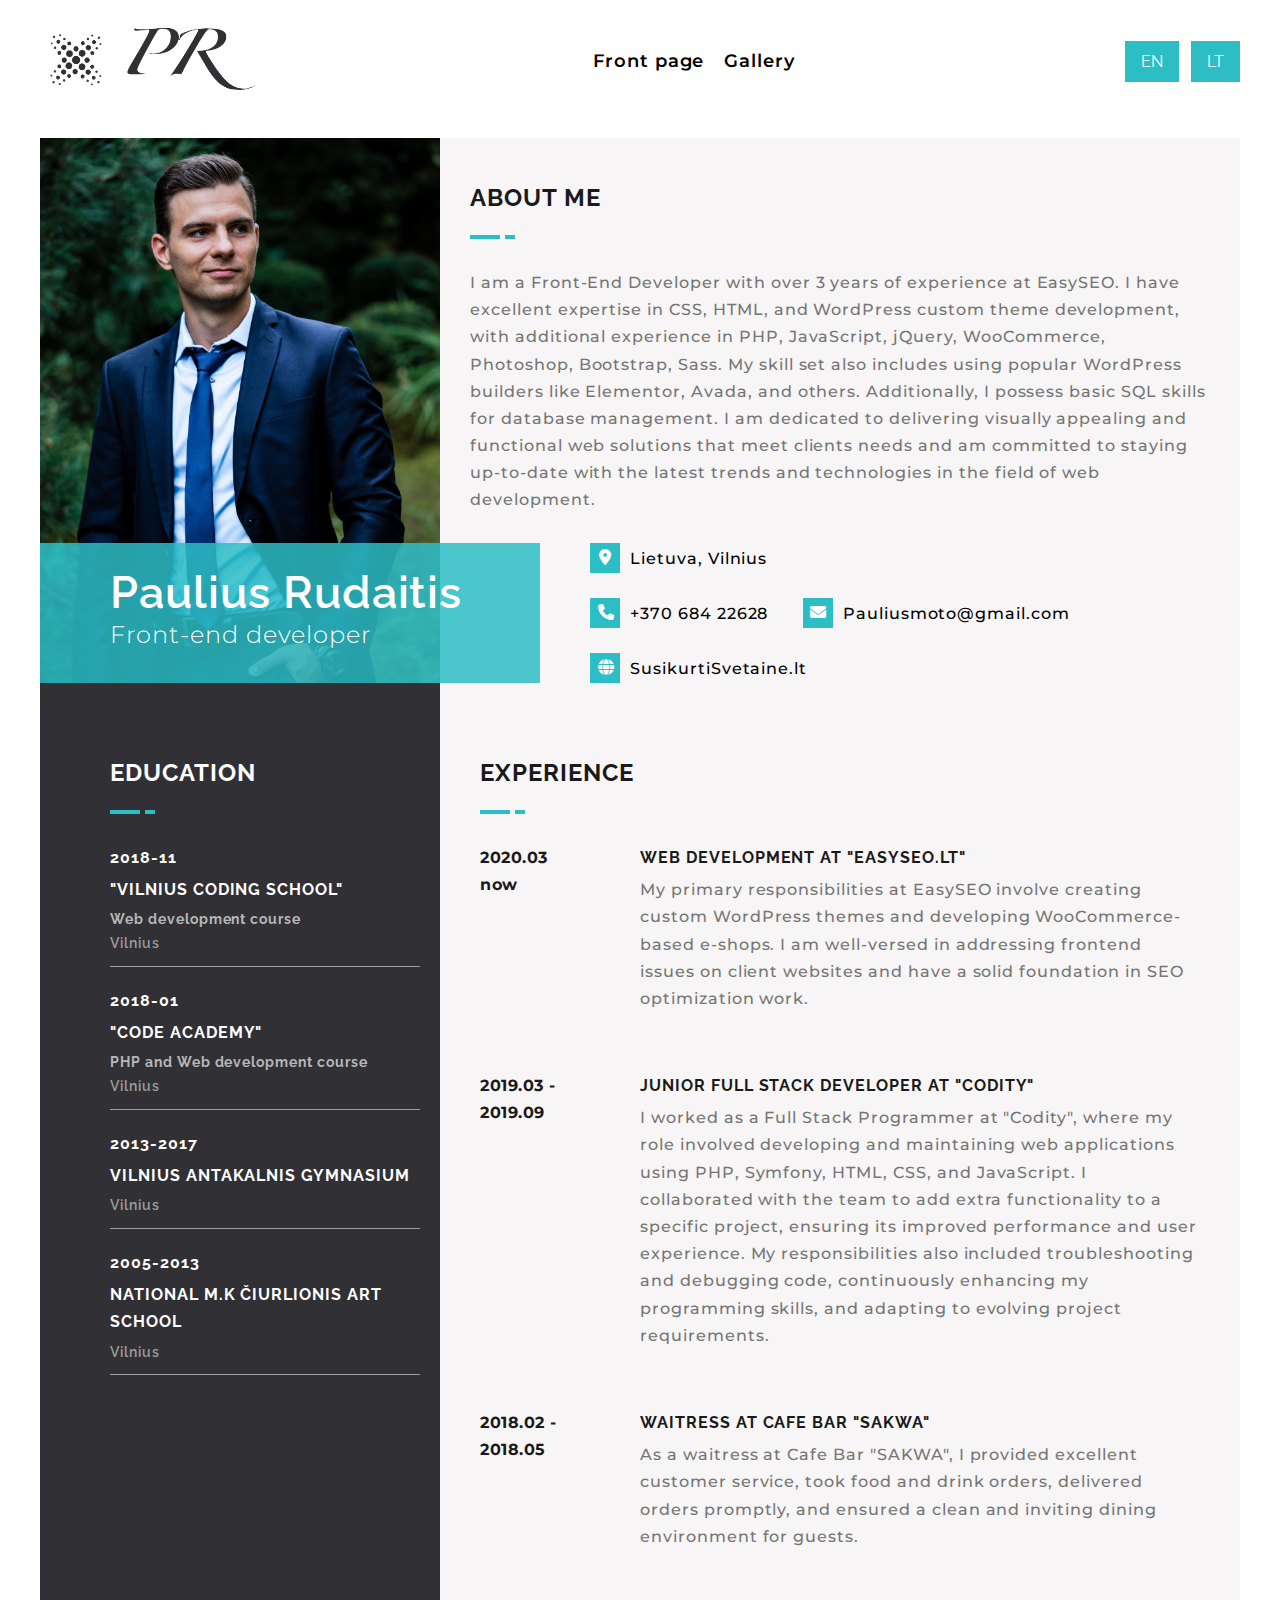
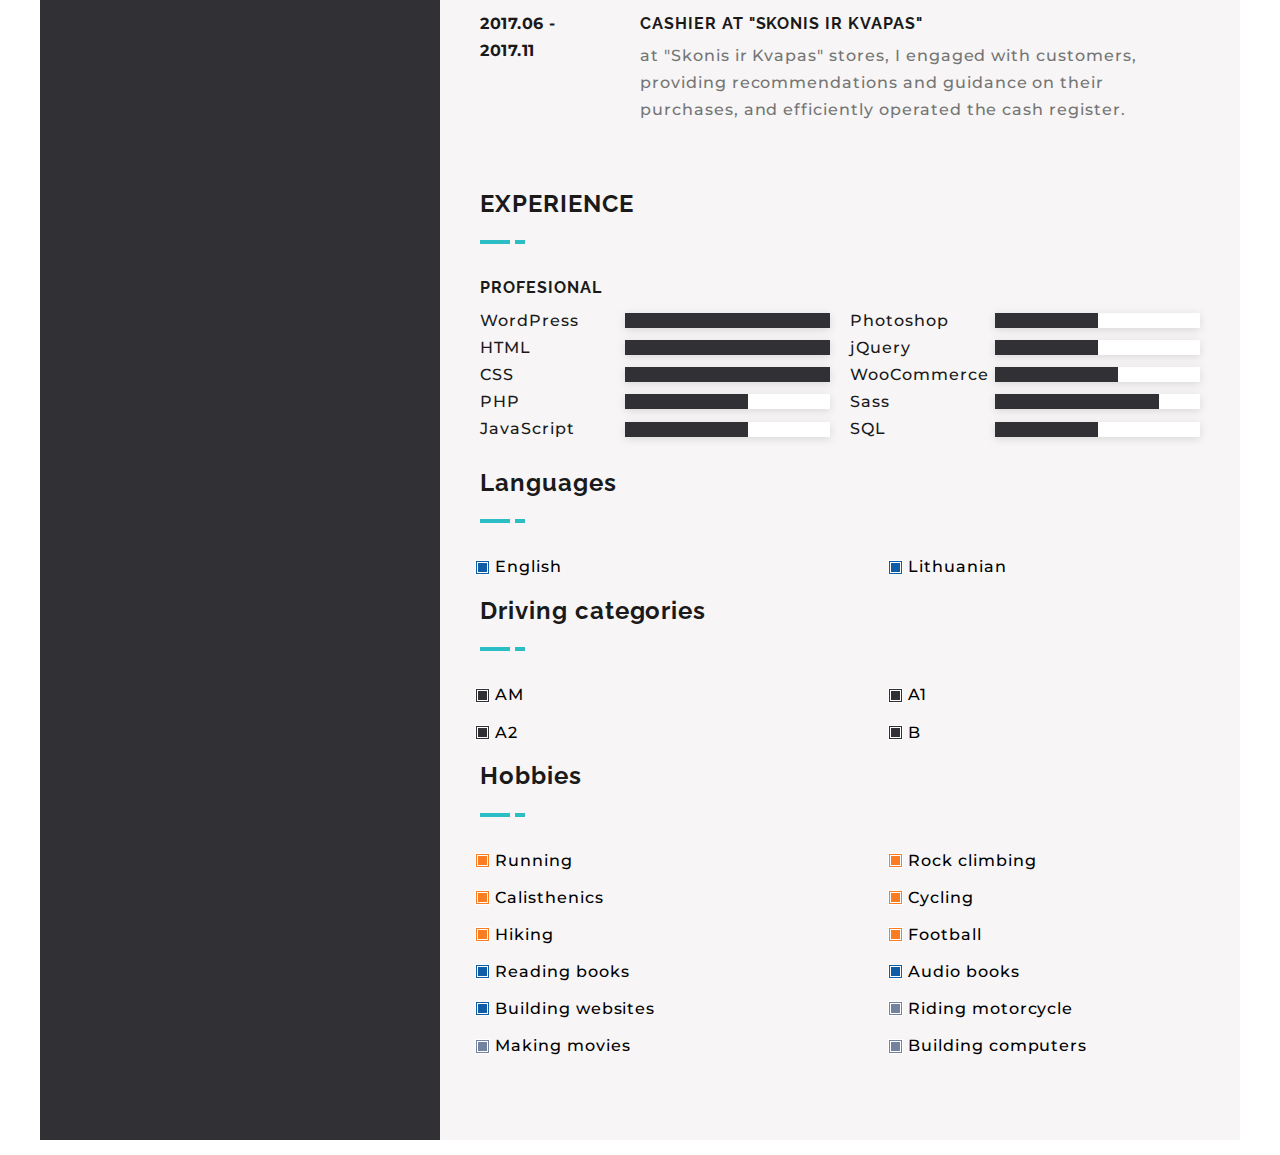
==== index.html @ 7a673e03 "Fix 0.2" ====
<!DOCTYPE html>
<html lang="en">
  <head>
    <meta charset="utf-8" />
    <meta http-equiv="x-ua-compatible" content="ie=edge" />
    <meta name="viewport" content="width=device-width, initial-scale=1" />
    <title>CV</title>
    <link rel="preconnect" href="https://fonts.googleapis.com">
    <link rel="preconnect" href="https://fonts.gstatic.com" crossorigin>
    <link href="https://fonts.googleapis.com/css2?family=Montserrat:wght@100;200;300;400;500;600;700&family=Raleway:ital,wght@0,100;0,200;0,300;0,400;0,500;0,600;0,700;0,800;0,900;1,100;1,200;1,300;1,400;1,500;1,600;1,700;1,800;1,900&display=swap" rel="stylesheet">
	<link rel="icon" type="image/png" sizes="32x32" href="assets/img/favicon.png">
    <link rel="stylesheet" href="assets/css/all.min.css">
    <link rel="stylesheet" href="assets/css/main.css">
  </head>
  <header>
    <div class="header_main_container">
      <div class="main_container">
        <div class="header_container_inner">
          <a href="index.html" class="header_logo_link">
            <img src="assets/img/logo.png" alt="Logo" class="header_logo">
          </a>
          <div class="header_navigation_container">
            <a href="index.html" class="header_navigation_link">Front page</a>
            <a href="gallery.html" class="header_navigation_link">Gallery</a>
          </div>
          <div class="header_icon_link_container">
            <div class="header_language_container">
                <button id="translate-to-en">EN</button>
                <button id="translate-to-lt">LT</button>
            </div>
            <!-- HAMBURGER MENU -->
            <div class="hamburger_container">
              <div class="hamburger-logo-container">
                <div class="phone-menu">
                  <nav>
                    <a href="#0" class="js-menu-open menu-open">
                      <span class="material-icons"><i class="fas fa-bars"></i></span>
                    </a>
                  </nav>
                  <div class="js-side-nav-container side-nav-container">
                    <div class="js-side-nav side-nav">
                      <a href="#0" class="js-menu-close menu-close">
                        <span class="material-icons"><i class="far fa-window-close"></i></span>
                      </a>
                      <div class="header_navigation_container_mobile">
                        <a href="index.html" class="header_navigation_link">Front page</a>
                        <a href="gallery.html" class="header_navigation_link">Gallery</a>
                      </div>
                    </div>
                  </div> 
                </div>
              </div>
            </div>
          </div>
        </div>
      </div>
    </div>
  </header>
<body>
<div class="main_container">
    <div class="cv_container_outer">
        <div class="cv_container_inner">
            <!-- FRONT BLOCK -->
            <div class="cv_image_description_container">
                <div class="cv_image_container cv_left_block">
                    <img src="assets/img/Paulius.jpg" alt="profile picture" class="cv_image">
                    <div class="cv_image_text_box">
                        <h1 class="cv_image_name">Paulius Rudaitis</h1>
                        <p data-translate="position" class="cv_image_current_position">Front-end developer</p>
                    </div>
                </div>
                <div class="cv_description_container cv_right_block">
                    <h4 data-translate="main_heading" class="cv_description_heading">ABOUT ME</h4>
                    <p data-translate="main_description" class="cv_description_paragraph"></p>
                    <div class="cv_description_info_container">
                        <div class="cv_info_icon_link_box">
                            <div class="cv_info_icon">
                                <i class="fa-solid fa-location-dot"></i>
                            </div>
                            <a href="#" class="cv_info_link">Lietuva, Vilnius</a>
                        </div>
                        <div class="cv_info_icon_link_box_in_line">
                            <div class="cv_info_icon_link_box">
                                <div class="cv_info_icon">
                                    <i class="fa-solid fa-phone"></i>
                                </div>
                                <a href="#" class="cv_info_link">+370 684 22628</a>
                            </div>
                            <div class="cv_info_icon_link_box">
                                <div class="cv_info_icon">
                                    <i class="fa-solid fa-envelope"></i>
                                </div>
                                <a href="#" class="cv_info_link">Pauliusmoto@gmail.com</a>
                            </div>
                        </div>
                        <div class="cv_info_icon_link_box">
                            <div class="cv_info_icon">
                                <i class="fa-solid fa-globe"></i>
                            </div>
                            <a href="#" class="cv_info_link">SusikurtiSvetaine.lt</a>
                        </div>
                    </div>
                </div>
            </div>
            <!-- BOTTOM BLOCK -->
            <div class="cv_main_information_container">
                <!-- DARK CONTAINER -->
                <div class="cv_main_information_dark_container cv_left_block sticky_sydebar">
                    <div class="cv_main_information_dark_container_box">
                        <h4 data-translate="education_heading" class="cv_description_heading">EDUCATION</h4>
                        <div class="cv_dark_container_box">
                            <h5 data-translate="education_date_1" class="cv_dark_container_heading_year"></h5>
                            <h5 data-translate="education_heading_1" class="cv_dark_container_heading">Vilnius Coding School</h5>
                            <h6 data-translate="education_description_1" class="cv_dark_container_heading_style_a"></h6>
                            <h6 data-translate="education_city_1"class="cv_dark_container_heading_style_b">Vilnius</h6>
                        </div>
                    </div>
                    <div class="cv_main_information_dark_container_box">
                        <div class="cv_dark_container_box">
                            <h5 data-translate="education_date_2" class="cv_dark_container_heading_year"></h5>
                            <h5 data-translate="education_heading_2" class="cv_dark_container_heading"></h5>
                            <h6 data-translate="education_description_2" class="cv_dark_container_heading_style_a"></h6>
                            <h6 data-translate="education_city_2"class="cv_dark_container_heading_style_b">Vilnius</h6>
                        </div>
                    </div>
                    <div class="cv_main_information_dark_container_box">
                        <div class="cv_dark_container_box">
                            <h5 data-translate="education_date_3" class="cv_dark_container_heading_year"></h5>
                            <h5 data-translate="education_heading_3" class="cv_dark_container_heading"></h5>
                            <h6 data-translate="education_description_3" class="cv_dark_container_heading_style_a"></h6>
                            <h6 data-translate="education_city_3"class="cv_dark_container_heading_style_b">Vilnius</h6>
                        </div>
                    </div>
                    <div class="cv_main_information_dark_container_box">
                        <div class="cv_dark_container_box">
                            <h5 data-translate="education_date_4" class="cv_dark_container_heading_year"></h5>
                            <h5 data-translate="education_heading_4" class="cv_dark_container_heading"></h5>
                            <h6 data-translate="education_description_4" class="cv_dark_container_heading_style_a"></h6>
                            <h6 data-translate="education_city_4"class="cv_dark_container_heading_style_b">Vilnius</h6>
                        </div>
                    </div>
                    
                    <!-- <div class="cv_main_information_dark_container_box">
                        <h4 class="cv_description_heading">FOLLOW ME</h4>
                        <div class="cv_dark_container_social_box">
                            <a href="#" target="_blank" rel="nofollow" class="cv_dark_social">
                                <i class="fa-brands fa-linkedin"></i>
                            </a>
                            <a href="#" target="_blank" rel="nofollow" class="cv_dark_social">
                                <i class="fa-brands fa-square-facebook"></i>
                            </a>
                            <a href="#" target="_blank" rel="nofollow" class="cv_dark_social">
                                <i class="fa-brands fa-square-instagram"></i>
                            </a>
                        </div>
                    </div> -->
                </div>
                <!-- WHITE CONTAINER -->
                <div class="cv_main_information_white_container cv_right_block">
                    <div class="cv_main_information_white_container_box">
                        <h4 data-translate="experience_heading" class="cv_description_heading">EXPERIENCE</h4>
                        <div class="cv_white_container_box">
                            <div class="cv_white_container_date_box">
                                <p data-translate="job_description_date_1" class="cv_white_container_date">2020 03</p>
                            </div>
                            <div class="cv_white_container_information_box">
                                <h5 data-translate="job_description_heading_1" class="cv_white_container_heading">Web development at EASYSEO.LT</h5>
                                <p  data-translate="job_description_1" class="cv_white_container_paragraph">My primary responsibilities at EasySEO involve creating custom WordPress themes and developing WooCommerce-based e-shops. I am well-versed in addressing frontend issues on client websites and have a solid foundation in SEO optimization work.</p>
                            </div>
                        </div>
                        <div class="cv_white_container_box">
                            <div class="cv_white_container_date_box">
                                <p data-translate="job_description_date_2" class="cv_white_container_date">2019.03 - 2019.09</p>
                            </div>
                            <div class="cv_white_container_information_box">
                                <h5 data-translate="job_description_heading_2" class="cv_white_container_heading">Junior full stack developer</h5>
                                <p data-translate="job_description_2" class="cv_white_container_paragraph">Lorem ipsum, dolor sit amet consectetur adipisicing elit. Ratione, modi reiciendis suscipit dolores ipsum maxime soluta aliquam at quisquam. Velit libero nesciunt repellat delectus architecto aspernatur tempora accusantium, illum quam.</p>
                            </div>
                        </div>
                        <div class="cv_white_container_box">
                            <div class="cv_white_container_date_box">
                                <p data-translate="job_description_date_3" class="cv_white_container_date">2018.02 - 2018.05</p>
                            </div>
                            <div class="cv_white_container_information_box">
                                <h5 data-translate="job_description_heading_3" class="cv_white_container_heading">Waitress at Cafe Bar 'SAKWA'</h5>
                                <p data-translate="job_description_3" class="cv_white_container_paragraph">As a waitress at Cafe Bar 'SAKWA', I provided excellent customer service, took food and drink orders, delivered orders promptly, and ensured a clean and inviting dining environment for guests.</p>
                            </div>
                        </div>
                        <div class="cv_white_container_box">
                            <div class="cv_white_container_date_box">
                                <p data-translate="job_description_date_4" class="cv_white_container_date">2017.06 - 2017.11</p>
                            </div>
                            <div class="cv_white_container_information_box">
                                <h5 data-translate="job_description_heading_4" class="cv_white_container_heading">Junior full stack developer</h5>
                                <p data-translate="job_description_4" class="cv_white_container_paragraph">At Skonis ir Kvapas stores,  I engaged with customers, providing recommendations and guidance on their purchases, and efficiently operated the cash register.</p>
                            </div>
                        </div>
                    </div>
                    <!-- CHART CONTAINER -->
                    <div class="cv_chart_container_main">
                        <div class="cv_chart_container">
                            <h4 data-translate="experience_heading" class="cv_description_heading">EXPERIENCE</h4>
                            <div class="cv_chart_box">
                                <h5 data-translate="heading_profesional" class="cv_white_container_heading">Profesional</h5>
                                <div class="cv_chart_line_container">
                                    <p class="cv_chart_line_text">WordPress</p>
                                    <div class="cv_chart_line_box">
                                        <div class="cv_chart_line">
                                            <span class="cv_chart_line_filler line_filler_100"></span>
                                        </div>
                                    </div>
                                </div>
                                <div class="cv_chart_line_container">
                                    <p class="cv_chart_line_text">HTML</p>
                                    <div class="cv_chart_line_box">
                                        <div class="cv_chart_line">
                                            <span class="cv_chart_line_filler line_filler_100"></span>
                                        </div>
                                    </div>
                                </div>
                                <div class="cv_chart_line_container">
                                    <p class="cv_chart_line_text">CSS</p>
                                    <div class="cv_chart_line_box">
                                        <div class="cv_chart_line">
                                            <span class="cv_chart_line_filler line_filler_100"></span>
                                        </div>
                                    </div>
                                </div>
                                <div class="cv_chart_line_container">
                                    <p class="cv_chart_line_text">PHP</p>
                                    <div class="cv_chart_line_box">
                                        <div class="cv_chart_line">
                                            <span class="cv_chart_line_filler line_filler_60"></span>
                                        </div>
                                    </div>
                                </div>
                                <div class="cv_chart_line_container">
                                    <p class="cv_chart_line_text">JavaScript</p>
                                    <div class="cv_chart_line_box">
                                        <div class="cv_chart_line">
                                            <span class="cv_chart_line_filler line_filler_60"></span>
                                        </div>
                                    </div>
                                </div>
                            </div>
                        </div>
                        <!-- SECOND BLOCK -->
                        <div class="cv_chart_container">
                            <div class="cv_chart_box">
                                <div class="cv_chart_line_container">
                                    <p class="cv_chart_line_text">Photoshop</p>
                                    <div class="cv_chart_line_box">
                                        <div class="cv_chart_line">
                                            <span class="cv_chart_line_filler line_filler_50"></span>
                                        </div>
                                    </div>
                                </div>
                                <div class="cv_chart_line_container">
                                    <p class="cv_chart_line_text">jQuery</p>
                                    <div class="cv_chart_line_box">
                                        <div class="cv_chart_line">
                                            <span class="cv_chart_line_filler line_filler_50"></span>
                                        </div>
                                    </div>
                                </div>
                                <div class="cv_chart_line_container">
                                    <p class="cv_chart_line_text">WooCommerce</p>
                                    <div class="cv_chart_line_box">
                                        <div class="cv_chart_line">
                                            <span class="cv_chart_line_filler line_filler_60"></span>
                                        </div>
                                    </div>
                                </div>
                                <div class="cv_chart_line_container">
                                    <p class="cv_chart_line_text">Sass</p>
                                    <div class="cv_chart_line_box">
                                        <div class="cv_chart_line">
                                            <span class="cv_chart_line_filler line_filler_80"></span>
                                        </div>
                                    </div>
                                </div>
                                <div class="cv_chart_line_container">
                                    <p class="cv_chart_line_text">SQL</p>
                                    <div class="cv_chart_line_box">
                                        <div class="cv_chart_line">
                                            <span class="cv_chart_line_filler line_filler_50"></span>
                                        </div>
                                    </div>
                                </div>
                            </div>
                        </div>
                    </div>
                    <!-- CHART CONTAINER END -->
                    <!-- LANGUAGES -->
                    <div class="cv_hobbies_container">
                        <h4 data-translate="heading_languages" class="cv_description_heading">Languages</h4>
                        <div class="cv_hobbies_container_inner">
                            <ul class="cv_hobbies_list">
                                <li data-translate="EN_language" class="cv_hobbies_list_item growth_item">English</li>
                                <li data-translate="LT_language" class="cv_hobbies_list_item growth_item">Lithuanian</li>
                            </ul>
                        </div>
                    </div>
                    <!-- DRIVING CATEGORIES -->
                    <div class="cv_hobbies_container">
                        <h4 data-translate="heading_driving" class="cv_description_heading">Driving categories</h4>
                        <div class="cv_hobbies_container_inner">
                            <ul class="cv_hobbies_list">
                                <li class="cv_hobbies_list_item">AM</li>
                                <li class="cv_hobbies_list_item">A1</li>
                                <li class="cv_hobbies_list_item">A2</li>
                                <li class="cv_hobbies_list_item">B</li>
                            </ul>
                        </div>
                    </div>
                    <!-- HOBBIES -->
                    <div class="cv_hobbies_container">
                        <h4 data-translate="heading_hobbies" class="cv_description_heading">Hobbies</h4>
                        <div class="cv_hobbies_container_inner">
                            <ul class="cv_hobbies_list">
                                <li data-translate="hobbies_1" class="cv_hobbies_list_item sports_item">Running</li>
                                <li data-translate="hobbies_2" class="cv_hobbies_list_item sports_item">Rock climbing</li>
                                <li data-translate="hobbies_3" class="cv_hobbies_list_item sports_item">Calisthenics</li>
                                <li data-translate="hobbies_4" class="cv_hobbies_list_item sports_item">Cycling</li>
                                <li data-translate="hobbies_5" class="cv_hobbies_list_item sports_item">Hiking</li>
                                <li data-translate="hobbies_6" class="cv_hobbies_list_item sports_item">Football</li>
                                <li data-translate="hobbies_7" class="cv_hobbies_list_item growth_item">Reading books</li>
                                <li data-translate="hobbies_8" class="cv_hobbies_list_item growth_item">Audio books</li>
                                <li data-translate="hobbies_9" class="cv_hobbies_list_item growth_item">Building websites</li>
                                <li data-translate="hobbies_10" class="cv_hobbies_list_item other_item">Riding motorcycle</li>
                                <li data-translate="hobbies_11" class="cv_hobbies_list_item other_item">Making movies</li>
                                <li data-translate="hobbies_12" class="cv_hobbies_list_item other_item">Building computers</li>
                            </ul>
                        </div>
                    </div>
                </div>
            </div>
        </div>
    </div>
</div>
  </body>
</html>
<script src="https://code.jquery.com/jquery-3.5.1.min.js"></script>
<script src="assets/js/scripts.js"></script>
---- assets/css/main.css ----
/* Prefixed */
*,
*::after,
*::before {
  margin: 0;
  padding: 0;
  -webkit-box-sizing: border-box;
          box-sizing: border-box;
}
/* ROOT */
:root {
  --primary-color: #313035;
  --secondary-color: #2dbdc5;
  --paper-color: #f7f5f6;
  --black-color: rgb( 26, 26, 26 );
  --white-color: #fff;
  --grey-color: #fff1f5;
  --paragraph-color: #757575;
  --paragraph-color-2:  #b7b7b7;
  --paragraph-color-3:  #9d9d9d;
}
body{
  font-family: 'Montserrat', sans-serif;
  font-weight: 500;
  letter-spacing: 0.06rem;
  line-height: 1.7;
}
h1, h2, h3, h4, h5, h6{
  font-family: 'Raleway', sans-serif;
  font-weight: 600;
  font-style: normal;
  color: var(--black-color);
}
h1{
  font-size: 64px;
}
h2{
  font-size: 40px;
}
h3{
  font-size: 32px;
}
h4{
  font-size: 24px;
}
h5{
  font-size: 20px;
}
h6{
  font-size: 18px;
}
ul{
  margin-left: 15px;
}
ol{
  margin-left: 18px;
}
textarea:focus, input:focus{
  outline: none;
}
p{
  color: var(--paragraph-color);
}
a{
  text-decoration: none;
  color: #000;
}
.alignnone{
  width: 100%;
  height: auto;
}
.aligncenter{
  display: block;
  margin-left: auto;
  margin-right: auto;
  padding: 15px 0px;
}
.alignleft{
  float: left;
  padding: 7px;
}
.alignright{
  float: right;
  padding: 7px;
}
.main_container,
.main_container_big{
  padding: 15px 0;
  margin-left: auto;
  margin-right: auto;
  width: 100%;
}
/* Chrome, Safari, Edge, Opera */
input::-webkit-outer-spin-button,
input::-webkit-inner-spin-button {
  -webkit-appearance: none;
  margin: 0;
}

/* Firefox */
input[type=number] {
  -moz-appearance: textfield;
}
/* ROOT END */
/* HEADER */
.header_main_container{
  background-color: #ffffff;
}
@-webkit-keyframes slide-bottom {
  0% {
    -webkit-transform: translateY(-100px);
            transform: translateY(-100px);
  }
  100% {
    -webkit-transform: translateY(0px);
            transform: translateY(0px);
  }
}
@keyframes slide-bottom {
  0% {
    -webkit-transform: translateY(-100px);
            transform: translateY(-100px);
  }
  100% {
    -webkit-transform: translateY(0px);
            transform: translateY(0px);
  }
}
.sticky{
  position: fixed;
  top: 0;
  left: 0;
  width: 100%;
  z-index: 1001;
  -webkit-animation: slide-bottom .8s;
          animation: slide-bottom .8s;
	-webkit-animation-delay: 0s;
	animation-delay: 0s;
}
.header_main_container{
  padding: 5px 10px;
}
.header_container_inner{
  display: flex;
  justify-content: space-between;
  align-items: center;
}
.header_logo{
  width: 223px;
  height: 75px;
}
.header_navigation_container{

}
.header_icon_link_container{
  display: flex;
  align-items: center;
}
.header_language_container{

}
.header_navigation_container_mobile{
  display: flex;
  flex-direction: column;
}
.header_language_container{
  width: 115px;
  display: flex;
  justify-content: space-between;
}
.header_language_container button{
  font-family: 'Raleway', sans-serif;
  font-size: 16px;
  font-weight: 400;
  background-color: var(--secondary-color);
  color: var(--white-color);
  border: 1px solid var(--secondary-color);
  padding: 10px 15px;
  margin: 0px;
  transition: .4s;
  cursor: pointer;
}
.header_language_container button:hover{
  background-color: var(--white-color);
  color: var(--secondary-color);
}

/* MAIN MENU */
.menu{
  display: flex;
}
#menu-phone-menu{
  flex-direction: column;
}
.menu li{
  list-style: none;
}
.menu li a{
  font-size: 18px;
  font-weight: 700;
  color: var(--black-color);
  display: block;
  padding: 0 10px;
  margin: 5px 0;
  position: relative;
  box-sizing: border-box;
  transition: all 0.3s linear;
  text-transform: capitalize;
}
.menu li a:hover{
  color: var(--main-color);
}
/* LANGUAGE MENU */
.menu .pll-parent-menu-item a{
  margin: initial;
  display: initial;
  padding: 0px;
}
.menu .pll-parent-menu-item{
  position: relative;
  width: 30px;
  height: 25px;
  line-height: 25px;
  border-radius: 5px;
  border: 1px solid var(--paper-color);
  text-align: center;
  -webkit-transition: .4s;
  -o-transition: .4s;
  transition: .4s;
  background-color: transparent;
}
.menu,
.sub-menu {
  list-style-type: none;
}
.menu .pll-parent-menu-item:hover{
  background-color: var(--paper-color)
}
.menu .pll-parent-menu-item i{
  display: none;
}
.menu .pll-parent-menu-item ul.sub-menu{
  top: 25px;
  margin-top: 0px;
  margin-left: -1px;
  width: 30px;
  padding: 0px 0px 0px 0px;
  border-radius: 5px;
  border: 1px solid var(--paper-color);
  text-align: center;
}
.menu .pll-parent-menu-item ul.sub-menu .current_page_item{
  border-radius: 0px;
}
.menu .pll-parent-menu-item ul.sub-menu .lang-item{
  margin-left: 0px;
  background-color: var(--paper-color);
  -webkit-transition: .4s;
  -o-transition: .4s;
  transition: .4s;
}
.menu .pll-parent-menu-item ul.sub-menu .lang-item:hover{
  background-color: var(--white-color);
}
ul.sub-menu{
  position: absolute;
  text-align: left;
  top: 70px;
  padding: 20px 15px;
  margin-left: -15px;
  max-width: 250px;
  width: 100%;
  background-color: var(--paragraph-color-2);
  z-index: 5;
  visibility: hidden;
  opacity: 0;
  display: block;
}
.menu li .sub-menu li{
  margin-left: 0px;
}
.menu li .sub-menu li a{
  color: #ffffff;
}
ul.menu li.menu-item-has-children > ul.sub-menu{
  -webkit-transition: all 1.5s;
  -o-transition: all 1.5s;
  transition: all 1.5s;
}
ul.menu li.menu-item-has-children:hover > ul.sub-menu{
    visibility: visible;
    opacity: 1;
    -webkit-transition: all .4s;
    -o-transition: all .4s;
    transition: all .4s;
}
.language_arrow_container{
  position: relative;
  width: 30px;
  height: 30px;
  border-radius: 100%;
  border: 1px solid var(--paper-color);
}
.language_arrow{
  position: absolute;
  top: 12px;
  right: 13px;
  height: 0px;
  padding: 0;
  margin: 0;
}
/* LANGUAGE MENU END*/
/* MAIN MENU END */
/* //MOBILE NAV HAMBURGER */
.hamburger_container{
  display: none;
}
nav {
  height: 60px;
  width: 100%;
  display: -webkit-box;
  display: -ms-flexbox;
  display: flex;
  -webkit-box-flex: row;
          -ms-flex: row;
      flex: row;
  -webkit-box-align: center;
          -ms-flex-align: center;
      align-items: center;
}

.menu-open i {
  color: black;
  font-size: 36px;
  padding-left: 10px;
}

.menu-close i {
  color: black;
  font-size: 36px;
  padding: 10px;
  float: right;
}

.side-nav {
  position: relative;
  -webkit-transition: -webkit-transform 0.35s ease-out;
  transition: -webkit-transform 0.35s ease-out;
  -o-transition: transform 0.35s ease-out;
  transition: transform 0.35s ease-out;
  transition: transform 0.35s ease-out, -webkit-transform 0.35s ease-out;
  background: #f0f0f0;
  height: 100%;
  width: 90%;
  max-width: 400px;
  -webkit-box-shadow: 0 5px 6px 4px rgba(0, 0, 0, 0.2);
          box-shadow: 0 5px 6px 4px rgba(0, 0, 0, 0.2);
  -webkit-transform: translateX(-102%);
          -ms-transform: translateX(-102%);
      transform: translateX(-102%);
  will-change: transform;
  display: -webkit-box;
  display: -ms-flexbox;
  display: flex;
  -webkit-box-orient: vertical;
  -webkit-box-direction: normal;
          -ms-flex-direction: column;
      flex-direction: column;
}

.side-nav-container {
  position: fixed;
  z-index: 25;
  left: 0;
  top: 0;
  width: 100%;
  height: 100%;
  overflow: hidden;
  pointer-events: none;
}
.side-nav-container:before {
  -webkit-transition: opacity 0.3s cubic-bezier(0, 0, 0.3, 1);
  -o-transition: opacity 0.3s cubic-bezier(0, 0, 0.3, 1);
  transition: opacity 0.3s cubic-bezier(0, 0, 0.3, 1);
  content: "";
  display: block;
  position: absolute;
  top: 0;
  right: 0;
  bottom: 0;
  left: 0;
  background: rgba(0, 0, 0, 0.4);
  will-change: opacity;
  opacity: 0;
  pointer-events: none;
}

.side-nav-animatable .side-nav {
  -webkit-transition: -webkit-transform 0.33s cubic-bexier(0, 0, 0.3, 0.1);
  transition: -webkit-transform 0.33s cubic-bexier(0, 0, 0.3, 0.1);
  -o-transition: transform 0.33s cubic-bexier(0, 0, 0.3, 0.1);
  transition: transform 0.33s cubic-bexier(0, 0, 0.3, 0.1);
  transition: transform 0.33s cubic-bexier(0, 0, 0.3, 0.1), -webkit-transform 0.33s cubic-bexier(0, 0, 0.3, 0.1);
}
.side-nav-animatable.side-nav-visible .side-nav {
  -webkit-transition: -webkit-transform 0.33s cubic-bezier(0, 0, 0.3, 1);
  transition: -webkit-transform 0.33s cubic-bezier(0, 0, 0.3, 1);
  -o-transition: transform 0.33s cubic-bezier(0, 0, 0.3, 1);
  transition: transform 0.33s cubic-bezier(0, 0, 0.3, 1);
  transition: transform 0.33s cubic-bezier(0, 0, 0.3, 1), -webkit-transform 0.33s cubic-bezier(0, 0, 0.3, 1);
}

.side-nav-visible {
  pointer-events: auto;
}
.side-nav-visible .side-nav {
  background-color: #fff;
  -webkit-transform: none;
          -ms-transform: none;
      transform: none;
}
.side-nav-visible:before {
  opacity: 1;
}
/* MOBILE NAV HAMBURGER END */
/* FRONT PAGE */
/* FRONT BLOCK */
.cv_container_outer{

}
.cv_container_inner{

}
.cv_image_description_container{
  display: flex;
  align-items: flex-start;
  overflow: hidden;
}
.cv_image_container{
  width: 100%;
  position: relative;
  height: 545px;
  display: flex;
}
.cv_image{
  width: 100%;
  height: auto;
}
.cv_image_text_box{
  position: absolute;
  z-index: 2;
  bottom: 0px;
  left: 0px;
  display: flex;
  flex-direction: column;
  justify-content: center;
  width: 500px;
  height: 140px;
  background-color: #2dbdc5d9;
  padding: 20px 70px;
}
.cv_image_name,
.cv_image_current_position{
  color: var(--white-color);
}
.cv_image_name{
  font-size: 45px;
  line-height: 45px;
}
.cv_image_current_position{
  font-size: 24px;
  font-weight: 300;
}
.cv_description_container{
  position: relative;
  padding: 40px 30px;
  background-color: var(--paper-color);
  height: 545px;
}
.cv_description_heading{
  font-weight: 700;
  color: var(--black-color);
  position: relative;
  padding-bottom: 20px;
  margin-bottom: 30px;
  z-index: 1;
}
.cv_description_heading::after,
.cv_description_heading::before{
  position: absolute;
  content: '';
  z-index: -1;
  background-color: var(--secondary-color);
  bottom: 0;
}
.cv_description_heading::before {
  width: 30px;
  height: 4px;
  left: 0;
}
.cv_description_heading::after {
  width: 10px;
  height: 4px;
  left: 35px;
}
.cv_description_paragraph{
  margin-bottom: 60px;
}
.cv_description_info_container{
  position: absolute;
  display: flex;
  flex-direction: column;
  justify-content: space-between;
  margin-left: 120px;
  width: 500px;
  height: 140px;
  bottom: 0;
}
.cv_info_icon_link_box_in_line{
  display: flex;
  justify-content: space-between;
  align-items: center;
  height: 30px;
}
.cv_info_icon_link_box{
  display: flex;
  align-items: center;
  /* margin-bottom: 10px; */
  margin-right: 20px;

  height: 30px;
}
.cv_info_icon{
  background-color: var(--secondary-color);
  width: 30px;
  height: 30px;
  line-height: 30px;
  text-align: center;
  margin-right: 10px;
}
.cv_info_icon i{
  color: var(--white-color);
  width: 15px;
}
.cv_info_link{

}
/* FRONT BLOCK END */
.cv_left_block{
  width: 100%;
  max-width: 400px;
}
.cv_right_block{
  width: 100%;
  max-width: 800px;
}
/* BOTTOM BLOCK */
.cv_main_information_container{
  display: flex;
}
/* DARK CONTAINER */
.cv_main_information_dark_container{
  background-color: var(--primary-color);
  padding: 70px 20px 40px 70px;
}
.cv_main_information_dark_container_box{

}
.cv_main_information_dark_container_box .cv_description_heading{
  color: var(--white-color);
}
.cv_dark_container_box{
  margin-bottom: 20px;
  padding-bottom: 10px;
  border-bottom: 1px solid var(--paragraph-color-3);
}
.cv_dark_container_heading_year,
.cv_dark_container_heading{
  color: var(--white-color);
  text-transform: uppercase;
  font-size: 16px;
  font-weight: 700;
  margin-bottom: 5px;
}
.cv_dark_container_heading_year{

}
.cv_dark_container_heading{

}
.cv_dark_container_heading_style_a,
.cv_dark_container_heading_style_b{
  font-size: 14px;
}
.cv_dark_container_heading_style_a{
  color: var(--paragraph-color-2);
  font-weight: 700;
}
.cv_dark_container_heading_style_b{
  color: var(--paragraph-color-3);
}
.cv_dark_container_social_box{

}
.cv_dark_social{
  margin-right: 10px;
}
.cv_dark_social i{
  color: var(--white-color);
  font-size: 25px;
  transition: .4s;
}
.cv_dark_social i:hover{
  color: var(--secondary-color)
}
/* WHITE CONTAINER */
.cv_main_information_white_container{
  background-color: var(--paper-color);
  padding: 70px 40px;
}
.cv_main_information_white_container_box{

}
.cv_white_container_box{
  display: flex;
  margin-bottom: 60px;
}
.cv_white_container_date_box{

}
.cv_white_container_date{
  color: var(--black-color);
  font-weight: 700;
  min-width: 100px;
  letter-spacing: 0.5px;
}
.cv_white_container_date span{
  color: var(--secondary-color);
}
.cv_white_container_information_box{
  margin-left: 60px;
}
.cv_white_container_heading{
  color: var(--black-color);
  text-transform: uppercase;
  font-size: 16px;
  font-weight: 700;
  margin-bottom: 5px;
}
.cv_white_container_paragraph{

}
/* CHART BLOCK */
.cv_chart_container_main{
  display: flex;
  align-items: flex-end;
  justify-content: space-between;
}
.cv_chart_container{
  margin-bottom: 20px;
}
.cv_chart_box{
  width: 350px;
}
.cv_white_container_heading{

}
.cv_chart_line_container{
  display: flex;
  align-items: center;
  justify-content: space-between;
}
.cv_chart_line_text{
  color: var(--black-color);
}
.cv_chart_line_box{

}
.cv_chart_line{
  position: relative;
  width: 205px;
  height: 15px;
  background-color: var(--white-color);
  box-shadow: rgba(99, 99, 99, 0.2) 0px 2px 8px 0px;
}
.cv_chart_line_filler{
  background-color: var(--primary-color);
  position: absolute;
  height: 15px;
  z-index: 1;
  top: 0;
  left: 0;
}
.line_filler_50{
  width: 50%;
}
.line_filler_60{
  width: 60%;
}
.line_filler_70{
  width: 70%;
}
.line_filler_80{
  width: 80%;
}
.line_filler_90{
  width: 90%;
}
.line_filler_100{
  width: 100%;
}
/* HOBBIES */
.cv_hobbies_container{

}
.cv_hobbies_container_inner{
  
}
.cv_hobbies_list{
  list-style: none;
  display: flex;
  align-items: center;
  justify-content: space-between;
  flex-wrap: wrap;
}
.cv_hobbies_list_item{
  position: relative;
  margin-right: 32px;
  margin-bottom: 10px;
  width: 260px;
}
.cv_hobbies_list_item::after{
  content: '';
  position: absolute;
  left: -20px;
  bottom: 6px;
  width: 15px;
  height: 15px;
  background-color: var(--primary-color);
  border: 3px double var(--white-color);
}
/* .cv_hobbies_list_item:first-child::after{
  display: none;
} */
.sports_item::after{
  background-color: #FC7D21;
}
.growth_item::after{
  background-color: #105DA7;
}
.other_item::after{
  background-color: #73829E;
}
/* BOTTOM BLOCK END*/
/* FRONT PAGE END*/
/* GALLERY */
.container_gallery{
  background-color: var(--paper-color);
  padding: 40px;
}
#work_gallery{
  display:flex;
  width:100%;
  flex-wrap:wrap;
  justify-content: space-between;
}
#work_gallery img,
.gallery_text_container{
  width:360px;
  height:280px;
  margin-bottom:30px;
  object-fit: cover;
  transition:all 300ms ease;
  cursor:pointer;
  background-color: var(--white-color);
  box-shadow: rgba(99, 99, 99, 0.2) 0px 2px 8px 0px;
}
#work_gallery img:hover{
  transform:scale(.9);
}
#gallery_navigation .imT{
  position: fixed;
  bottom:0px;
  left:0px;
  width:100%;
  height:100%;
  display:flex;
  align-items: center;
  justify-content: center;
  background:rgba(0, 0, 0, 0.65);
  z-index: 9999;
}
#gallery_navigation span{
  padding:10px;
  cursor: pointer;
}
#gallery_navigation .arrw span{
  color: #000000;
  position: fixed;
  z-index: 99999;
  font-size: 35px;
  top: 45%;
}
#gallery_navigation span:hover{
  color:aqua;
}
#gallery_navigation .next{
  right:10%;
}
#gallery_navigation .prev{
  left:10%;
}
#gallery_navigation .arrw{
  display:flex;
  align-items: center;
}
#gallery_navigation > span{
  position:fixed;
  top:65px;
  right:0px;
  padding:10px;
  font-size: 40px;
}
#gallery_navigation .imT img{
  max-width:0%;
  max-height:0%;
  display: none;
  margin-left:0px;
  margin-right:0px;
  visibility: hidden;
  opacity:0;
}
.info_gll p{
  position:fixed;
  top:65px;
  left:0px;
  margin:10px;
  color: var(--secondary-color);
  padding:10px;
  box-shadow:0px 0px 0px 2px  var(--secondary-color);
  display:block;
  z-index:99999;
  cursor:default;
  outline:none;
  border-radius: 4px;
}
.icon_times{
  color:#fff;
  font-size:25px;
  z-index:999999;
}
.active{
  display: block !important;
}
.circles_img{
  position: fixed;
  z-index:9999;
  text-align: center;
  width:100%;
  bottom: 0%;
  left: 50%;
  transform: translate(-50%, -50%);
}
.circles_img span{
  display:inline-block;
  color:#fff;
}
.circle_active{
  color: var(--secondary-color) !important;
}
.circles_img span:hover{
  color: var(--secondary-color);
}
.circles_img span{
  position:relative;
  text-align: center;
}
.circles_img span:hover img{
  visibility:visible;
  opacity:1;
}
.circles_img img{
  max-width:200px;
  max-height:200px;
  position:fixed;
  text-align: center;
  bottom:40px;
  z-index:999999;
  margin-left:-80px;
  transition:all 300ms ease;
  visibility:hidden;
  opacity:0;
  display:block;
  filter:blur(0px);
}
.gallery_text_container{
  display: flex;
  flex-direction: column;
  justify-content: center;
  align-items: center;
}
.gallery_text_container_paragraph{
  letter-spacing: .075em;
  color: var(--primary-color);
  font-size: 15px;
  font-weight: 600;
}
.gallery_text_container_btn{
  font-weight: 600;
  margin-top: 10px;
  color:var(--secondary-color);
  transition: .4s;
}
.gallery_text_container_btn:hover{
  letter-spacing: 0.16rem;
}
/* GALLERY END */
/* HTML SITE ADITIONAL CODE */
.header_navigation_container{
  display: flex;
}
.header_navigation_link{
  font-size: 18px;
  font-weight: 600;
  margin: 10px;
}
/* HTML SITE ADITIONAL CODE END */
/* MIN-WIDTH */
@media(min-width:576px){
  .main_container,
  .main_container_big {
    max-width: 540px;
  }
}
@media(min-width:768px) {
  .main_container,
  .main_container_big {
    max-width: 720px;
  }
}

@media(min-width:992px) {
  .main_container,
  .main_container_big {
    max-width: 960px;
  }
}

@media(min-width:1200px) {
  .main_container,
  .main_container_big {
    max-width: 1200px;
  }
}

@media(min-width:1600px) {
  .main_container_big {
    max-width: 1600px;
  }
}
/* MIN-WIDTH END*/
/* MAX-WIDTH */
@media(max-width:1200px) {
  #work_gallery img,
  .gallery_text_container{
    width: 300px;
    height: 200px;
  }
  .cv_info_icon_link_box_in_line {
    justify-content: space-between;
    height: 66px;
    flex-direction: column;
    align-items: baseline;
  }
  .cv_main_information_dark_container {
    padding: 70px 20px 40px 20px;
    min-width: 300px;
  }
  .cv_white_container_box {
    display: flex;
    margin-bottom: 60px;
    flex-direction: column;
  }
  .cv_white_container_information_box{
    margin-left: 0px;
  }
  .cv_main_information_white_container{
    padding: 70px 20px;
  }
  .cv_right_block {
    max-width: 560px;
  }
  .cv_chart_container_main {
    align-items: baseline;
    flex-direction: column;
  }
  .cv_description_container{
    height: 665px;
  }
  .cv_image_text_box{
    bottom: -120px;
    background-color: #2dbdc5;
  }
}
@media(max-width:992px) {
  .cv_image_text_box{
    bottom: 0px;
    background-color: #2dbdc5d9;
  }
  .header_logo{
    width: 186px;
    height: auto;
  }
  .header_navigation_container{
    display: none;
  }
  .cv_image_description_container,
  .cv_main_information_container{
    flex-direction: column;
  }
  .cv_left_block,
  .cv_right_block{
    max-width: initial;
  }
  .cv_image{
    object-fit: cover;
    object-position: top;
  }
  .cv_image_text_box{
    width: 100%;
    padding: 20px;
  }
  .cv_description_info_container{
    position: relative;
    margin-left: 0px;
    width: 100%;
  }
  .cv_description_container{
    height: initial;
  }
  #work_gallery img, .gallery_text_container {
    width: 340px;
  }
  .header_icon_link_container{
    width: 100%;
    justify-content: space-between;
  }
  .hamburger_container{
    display: initial;
  }
  .heder_navigation_container{
    display: none;
  }
  .header_container_inner{
    align-items: center;
  }
  h1{
    font-size: 44px;
    line-height: 72px;
  }
  h2{
    font-size: 35px;
    line-height: 48px;
  }
  h3{
    font-size: 28px;
    line-height: 38.4px;
  }
  h4{
    font-size: 22px;
    line-height: 28.8px;
  }
  h5{
    font-size: 20px;
    line-height: 24px;
  }
  h6{
    font-size: 18px;
    line-height: 20px;
  }
}
@media(max-width:768px) {
  .cv_image_name{
    font-size: 30px;
  }
  .cv_image_current_position {
    font-size: 18px;
  }
  #work_gallery{
    justify-content: center;
    padding: 30px 15px;
  }
  #work_gallery img,
  .gallery_text_container {
    width: 90%;
    height: auto;
  }
}
@media(max-width:576px) {
  .header_logo {
    width: 140px;
    height: auto;
  }
  .cv_image_container {
    height: 420px;
  }
  .cv_chart_line {
    width: 180px;
  }
  .cv_chart_container,
  .cv_chart_box{
    width: 100%;
  }
  h1 {
    
  }
  h2 {
    
  }
  h3 {
    
  }
  h4 {
    
  }
  h5 {
    
  }
}
/* MAX-WIDTH END */
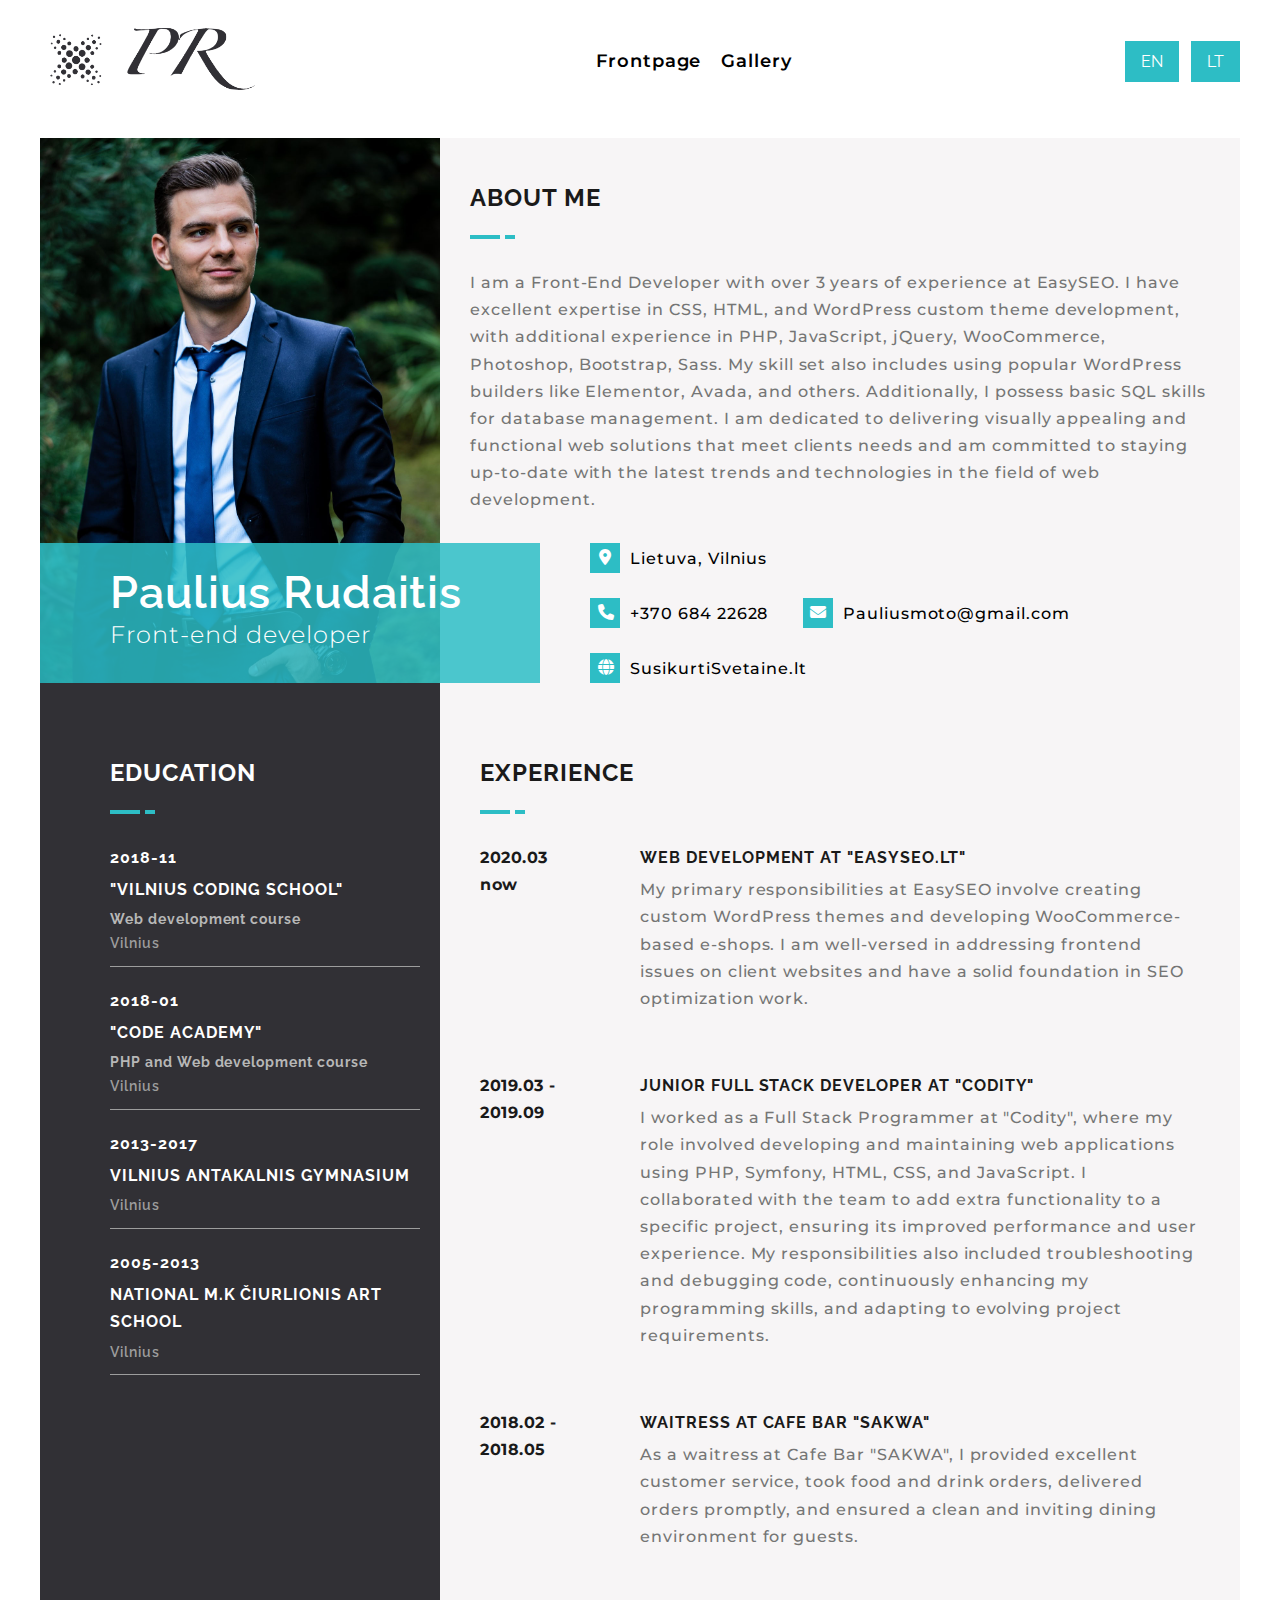
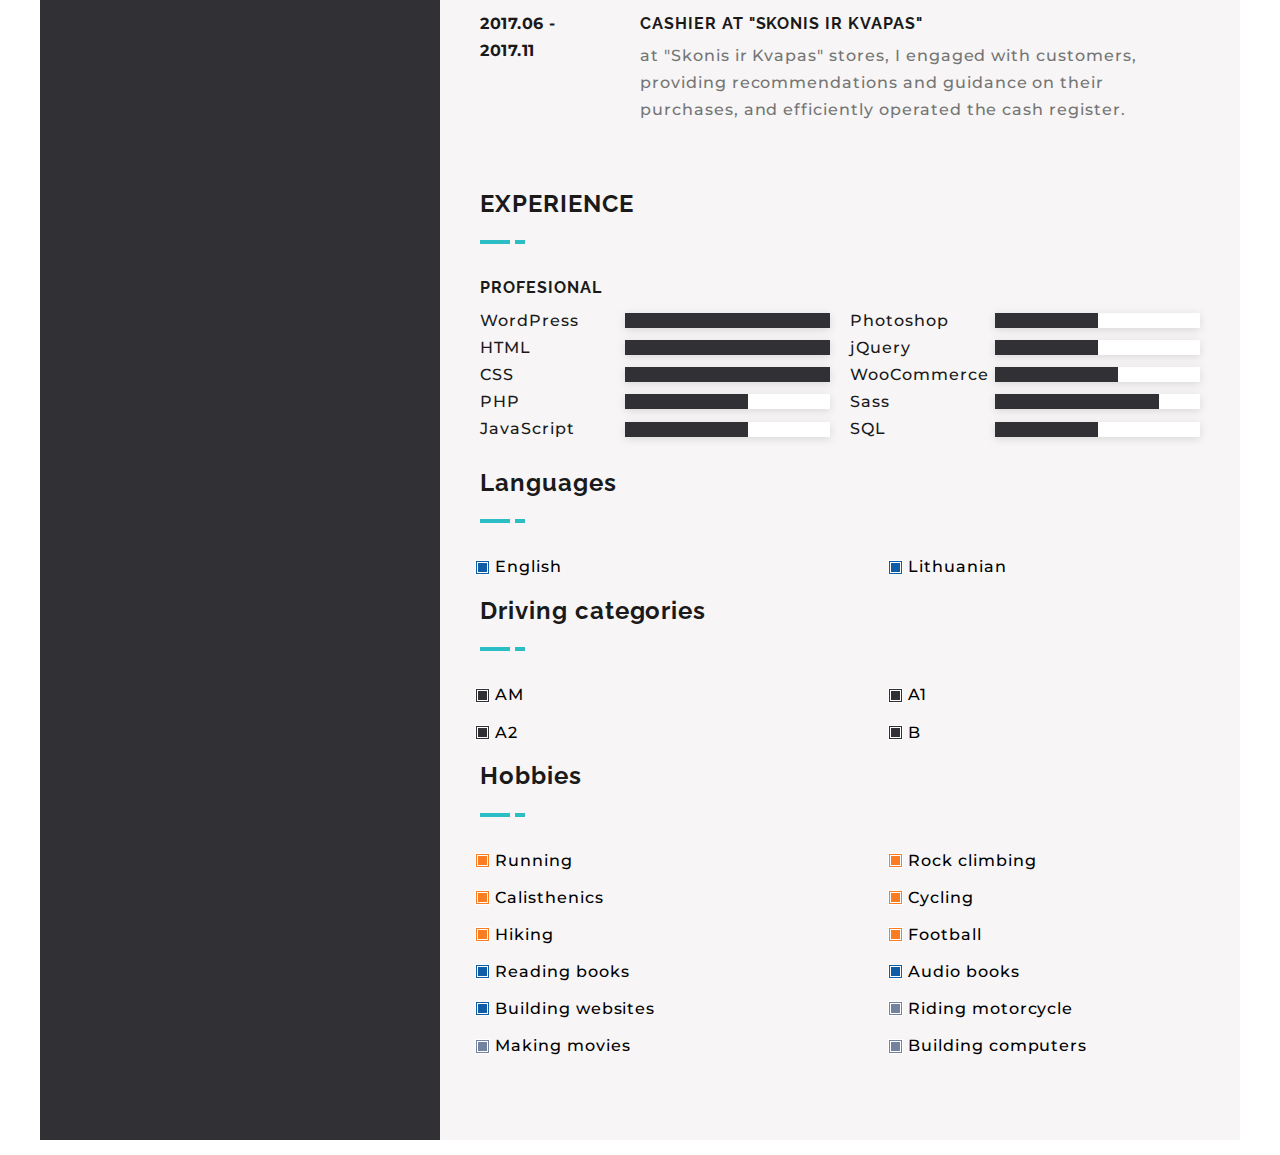
==== commit 402188c3: "Fix 0.3" ====
--- a/index.html
+++ b/index.html
@@ -20,8 +20,8 @@
             <img src="assets/img/logo.png" alt="Logo" class="header_logo">
           </a>
           <div class="header_navigation_container">
-            <a href="index.html" class="header_navigation_link">Front page</a>
-            <a href="gallery.html" class="header_navigation_link">Gallery</a>
+            <a data-translate="main_page" href="index.html" class="header_navigation_link">Front page</a>
+            <a data-translate="gallery_page" href="gallery.html" class="header_navigation_link">Gallery</a>
           </div>
           <div class="header_icon_link_container">
             <div class="header_language_container">
@@ -43,8 +43,8 @@
                         <span class="material-icons"><i class="far fa-window-close"></i></span>
                       </a>
                       <div class="header_navigation_container_mobile">
-                        <a href="index.html" class="header_navigation_link">Front page</a>
-                        <a href="gallery.html" class="header_navigation_link">Gallery</a>
+                        <a data-translate="main_page" href="index.html" class="header_navigation_link">Front page</a>
+                        <a data-translate="gallery_page" href="gallery.html" class="header_navigation_link">Gallery</a>
                       </div>
                     </div>
                   </div> 
--- a/assets/css/main.css
+++ b/assets/css/main.css
@@ -963,7 +963,7 @@
 @media(max-width:1200px) {
   #work_gallery img,
   .gallery_text_container{
-    width: 300px;
+    width: 280px;
     height: 200px;
   }
   .cv_info_icon_link_box_in_line {
@@ -1039,7 +1039,7 @@
     height: initial;
   }
   #work_gallery img, .gallery_text_container {
-    width: 340px;
+    width: 310px;
   }
   .header_icon_link_container{
     width: 100%;
